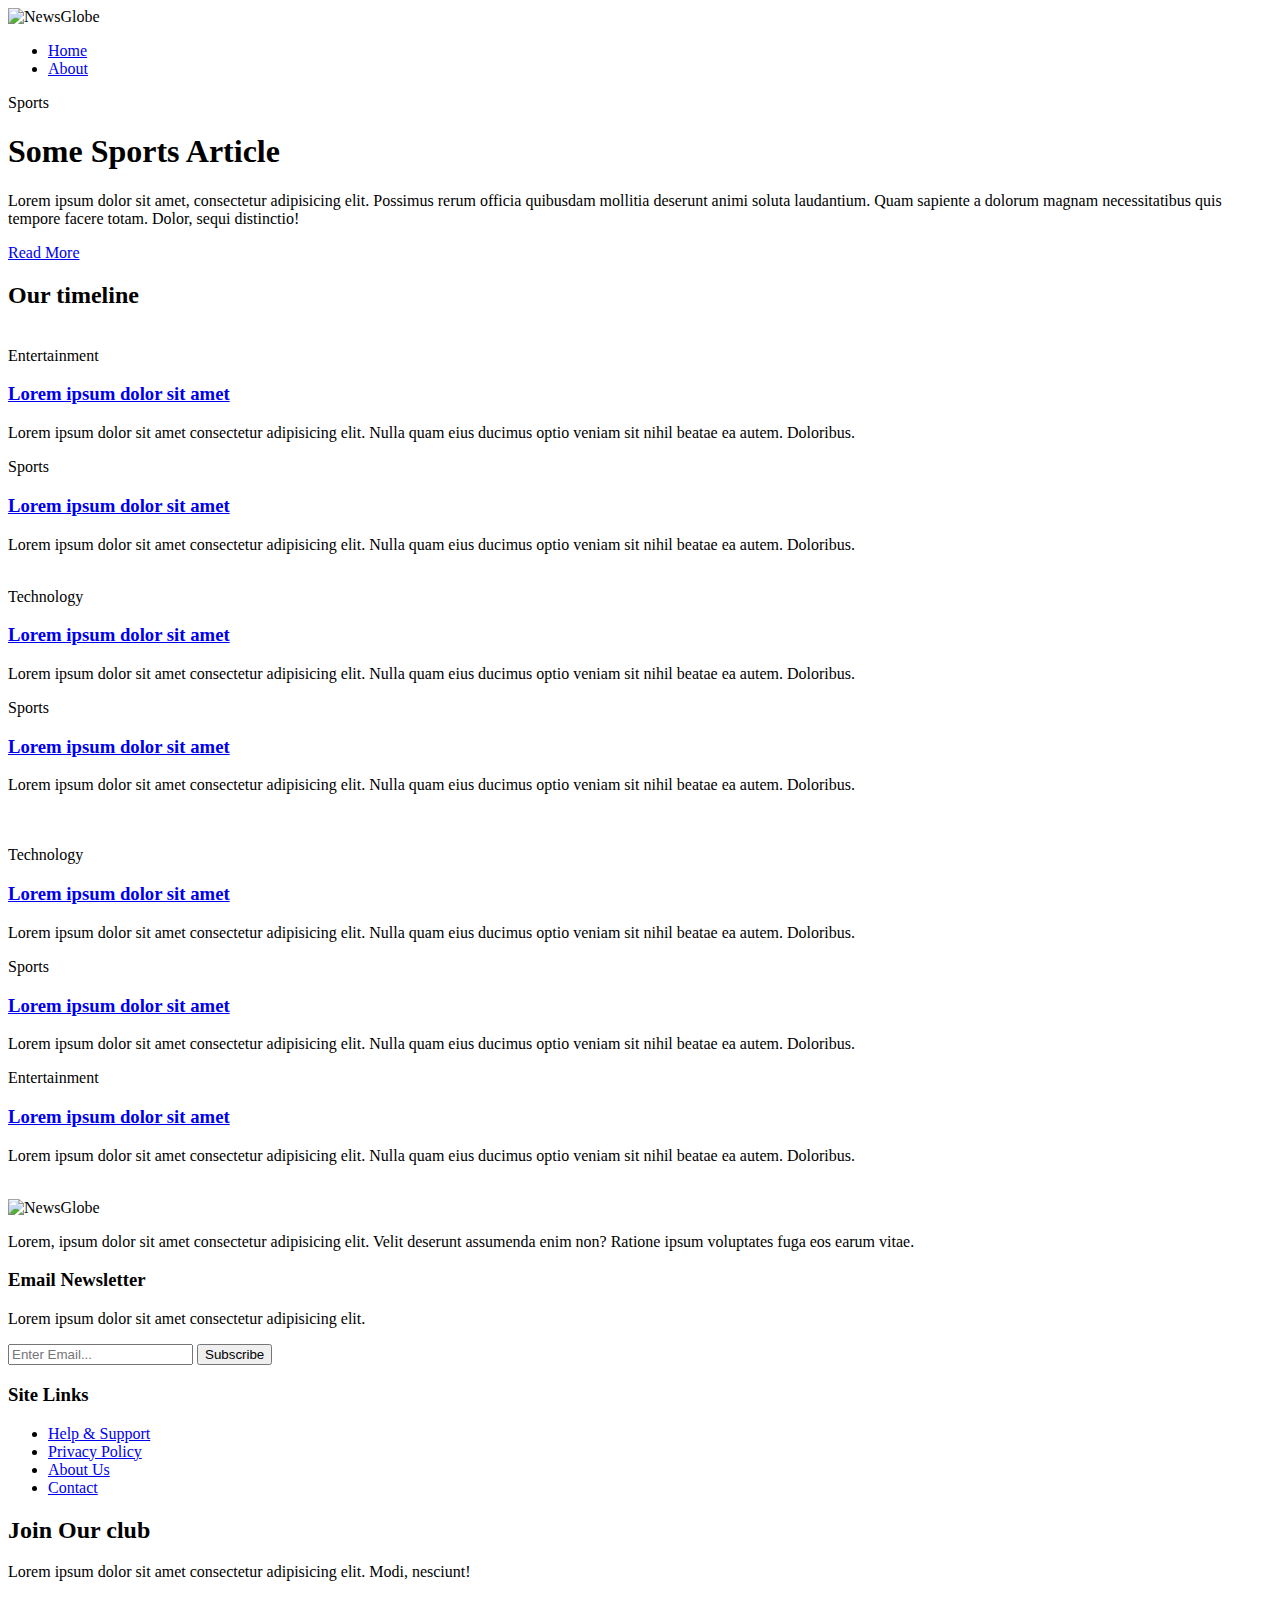
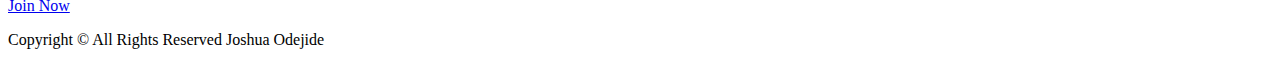
==== index.html @ bd5e2a09 "Add files via upload" ====
<!DOCTYPE html>
<html lang="en">

<head>
    <meta charset="UTF-8">
    <meta name="viewport" content="width=device-width, initial-scale=1.0">
    <meta http-equiv="X-UA-Compatible" content="ie=edge">
    <link rel="stylesheet" href="https://use.fontawesome.com/releases/v5.6.3/css/all.css" integrity="sha384-UHRtZLI+pbxtHCWp1t77Bi1L4ZtiqrqD80Kn4Z8NTSRyMA2Fd33n5dQ8lWUE00s/" crossorigin="anonymous">
    <link href="https://fonts.googleapis.com/css?family=Lato|Staatliches" rel="stylesheet">
    <link rel="stylesheet" href="css/style.css">
    <link rel="stylesheet" media="screen and (max-width: 768px)" href="css/mobile.css">
    <link rel="shortcut icon" type="image/x-icon" href="favicon.ico">
    <title>NewsGlobe | Latest News</title>
</head>

<body>
    <nav id="main-nav">
        <div class="container">
            <img src="img/logo.jpg" alt="NewsGlobe" class="logo">
            <div class="social">
                <a href="http://facebook.com" target="_blank"><i class="fab fa-facebook fa-2x"></i></a>
                <a href="http://twitter.com" target="_blank"><i class="fab fa-twitter fa-2x"></i></a>
                <a href="http://instagram.com" target="_blank"><i class="fab fa-instagram fa-2x"></i></a>
                <a href="http://youtube.com" target="_blank"><i class="fab fa-youtube fa-2x"></i></a>
            </div>
            <ul>
                <li><a class="current" href="index.html">Home</a></li>
                <li><a href="about.html">About</a></li>
            </ul>
        </div>
    </nav>

    <!-- Showcase -->
    <header id="showcase">
        <div class="container">
            <div class="showcase-container">
                <div class="showcase-content">
                    <div class="category category-sports">Sports</div>
                    <h1>Some Sports Article</h1>
                    <p>Lorem ipsum dolor sit amet, consectetur adipisicing elit. Possimus rerum officia quibusdam mollitia deserunt animi soluta laudantium. Quam sapiente a dolorum magnam necessitatibus quis tempore facere totam. Dolor, sequi distinctio!</p>
                    <a href="article.html" class="btn btn-primary">Read More</a>
                </div>
            </div>
        </div>
    </header>

    <!-- Home Articles -->
    <section id="home-articles" class="py-2">
        <div class="container">
            <h2>Our timeline</h2>
            <div class="articles-container">
                <article class="card">
                    <img src="img/articles/ent1.jpg" alt="">
                    <div>
                        <div class="category category-ent">Entertainment</div>
                        <h3>
                            <a href="article.html">Lorem ipsum dolor sit amet</a>
                        </h3>
                        <p>Lorem ipsum dolor sit amet consectetur adipisicing elit. Nulla quam eius ducimus optio veniam sit nihil beatae ea autem. Doloribus.</p>
                    </div>
                </article>
                <article class="card bg-dark">
                    <div class="category category-sports">Sports</div>
                    <h3>
                        <a href="article.html">Lorem ipsum dolor sit amet</a>
                    </h3>
                    <p>Lorem ipsum dolor sit amet consectetur adipisicing elit. Nulla quam eius ducimus optio veniam sit nihil beatae ea autem. Doloribus.</p>
                </article>
                <article class="card">
                    <img src="img/articles/tech1.jpg" alt="">
                    <div class="category category-tech">Technology</div>
                    <h3>
                        <a href="article.html">Lorem ipsum dolor sit amet</a>
                    </h3>
                    <p>Lorem ipsum dolor sit amet consectetur adipisicing elit. Nulla quam eius ducimus optio veniam sit nihil beatae ea autem. Doloribus.</p>
                </article>
                <article class="card">
                    <div class="category category-sports">Sports</div>
                    <h3>
                        <a href="article.html">Lorem ipsum dolor sit amet</a>
                    </h3>
                    <p>Lorem ipsum dolor sit amet consectetur adipisicing elit. Nulla quam eius ducimus optio veniam sit nihil beatae ea autem. Doloribus.</p>
                    <img src="img/articles/sports1.jpg" alt="">
                </article>
                <article class="card">
                    <img src="img/articles/tech2.jpg" alt="">
                    <div class="category category-tech">Technology</div>
                    <h3>
                        <a href="article.html">Lorem ipsum dolor sit amet</a>
                    </h3>
                    <p>Lorem ipsum dolor sit amet consectetur adipisicing elit. Nulla quam eius ducimus optio veniam sit nihil beatae ea autem. Doloribus.</p>
                </article>
                <article class="card bg-primary">
                    <div class="category category-sports">Sports</div>
                    <h3>
                        <a href="article.html">Lorem ipsum dolor sit amet</a>
                    </h3>
                    <p>Lorem ipsum dolor sit amet consectetur adipisicing elit. Nulla quam eius ducimus optio veniam sit nihil beatae ea autem. Doloribus.</p>
                </article>
                <article class="card">
                    <div>
                        <div class="category category-ent">Entertainment</div>
                        <h3>
                            <a href="article.html">Lorem ipsum dolor sit amet</a>
                        </h3>
                        <p>Lorem ipsum dolor sit amet consectetur adipisicing elit. Nulla quam eius ducimus optio veniam sit nihil beatae ea autem. Doloribus.</p>
                    </div>
                    <img src="img/articles/ent2.jpg" alt="">
                </article>
            </div>
        </div>
    </section>

    <!-- Footer -->
    <footer id="main-footer" class="py-2">
        <div class="container footer-container">
            <div>
                <img src="img/logo2.jpg" alt="NewsGlobe">
                <p>Lorem, ipsum dolor sit amet consectetur adipisicing elit. Velit deserunt assumenda enim non? Ratione ipsum voluptates fuga eos earum vitae.</p>
            </div>
            <div>
                <h3>Email Newsletter</h3>
                <p>Lorem ipsum dolor sit amet consectetur adipisicing elit.</p>
                <form>
                    <input type="email" placeholder="Enter Email...">
                    <input type="submit" value="Subscribe" class="btn btn-primary">
                </form>
            </div>
            <div>
                <h3>Site Links</h3>
                <ul class="list">
                    <li><a href="#">Help & Support</a></li>
                    <li><a href="#">Privacy Policy</a></li>
                    <li><a href="about.html">About Us</a></li>
                    <li><a href="#">Contact</a></li>
                </ul>
            </div>
            <div>
                <h2>Join Our club</h2>
                <p>Lorem ipsum dolor sit amet consectetur adipisicing elit. Modi, nesciunt!</p>
                <a href="#" class="btn btn-secondary">Join Now</a>
            </div>
            <div>
                <p>
                    Copyright &copy; All Rights Reserved Joshua Odejide
                </p>
            </div>
        </div>
    </footer>

</body>

</html>
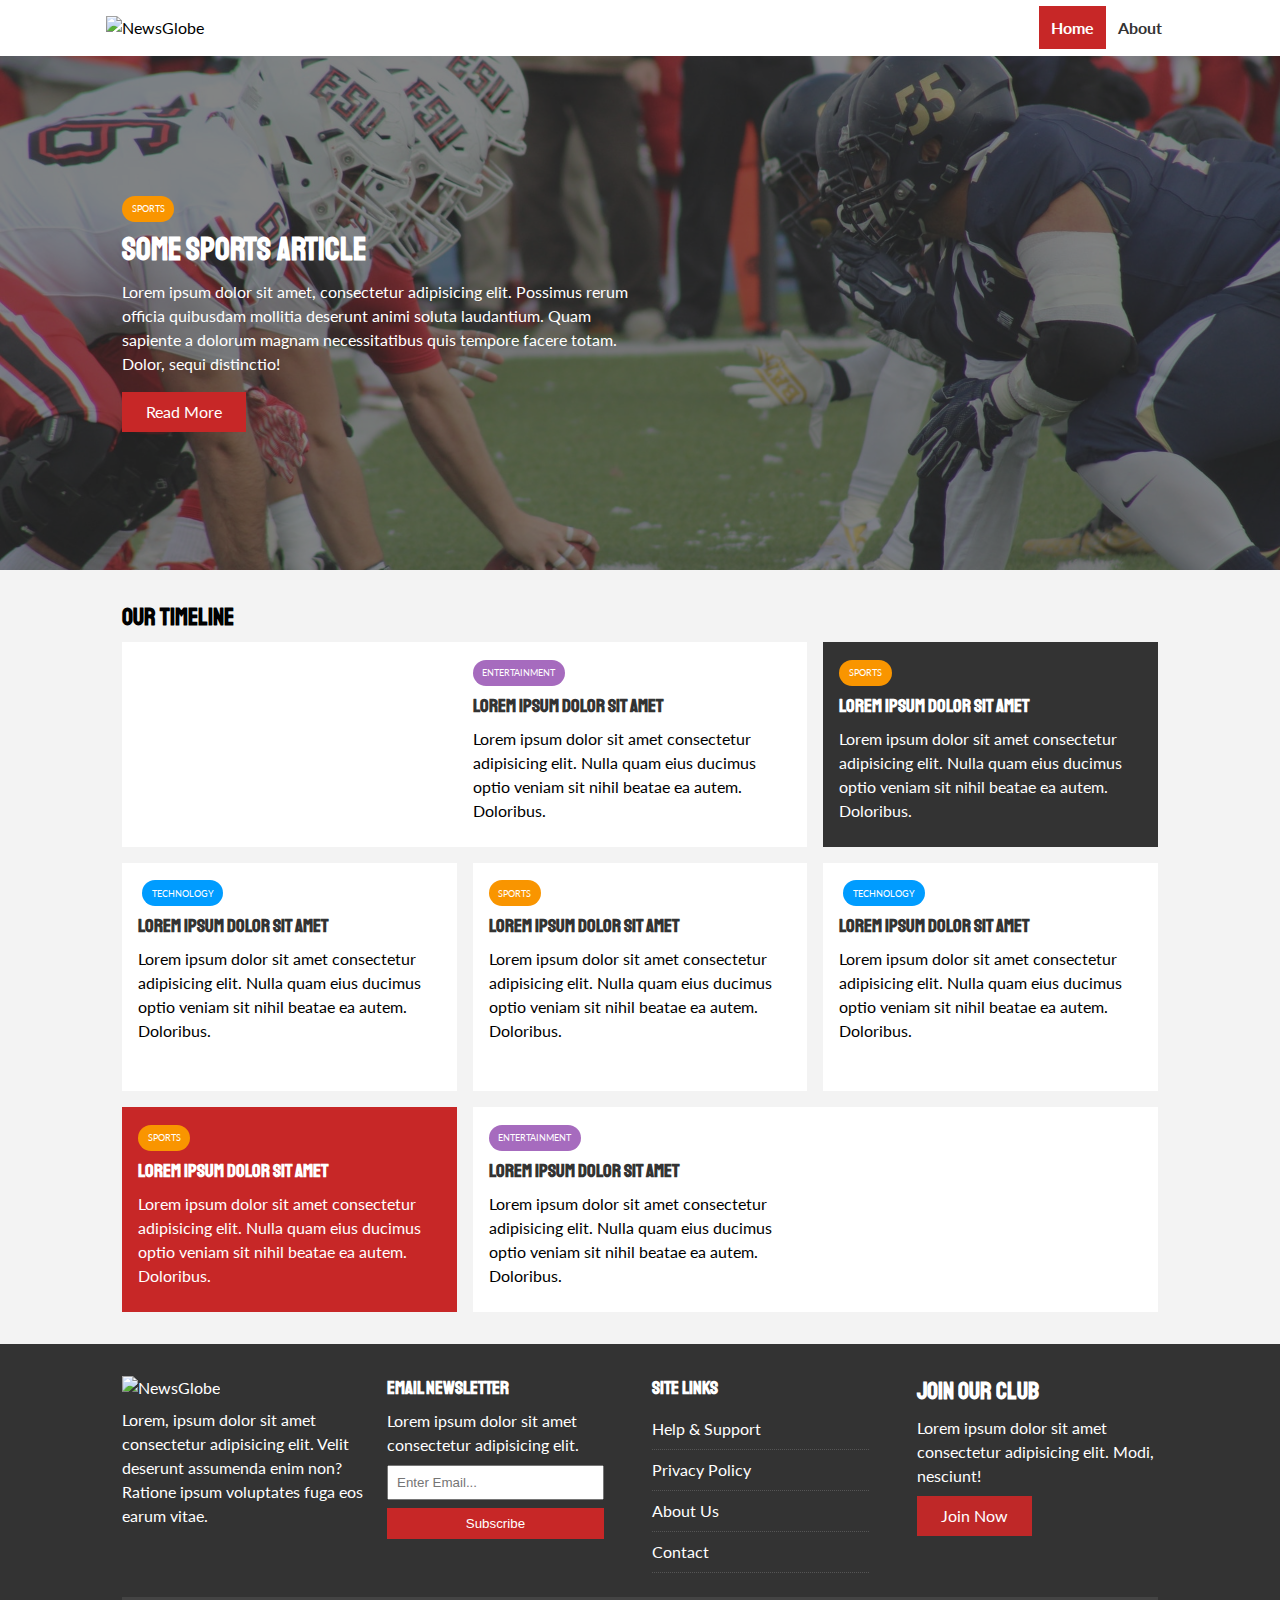
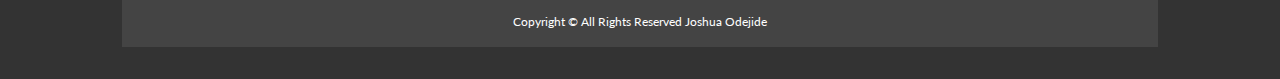
==== commit af7b2a50: "Update index.html" ====
--- a/index.html
+++ b/index.html
@@ -7,7 +7,7 @@
     <meta http-equiv="X-UA-Compatible" content="ie=edge">
     <link rel="stylesheet" href="https://use.fontawesome.com/releases/v5.6.3/css/all.css" integrity="sha384-UHRtZLI+pbxtHCWp1t77Bi1L4ZtiqrqD80Kn4Z8NTSRyMA2Fd33n5dQ8lWUE00s/" crossorigin="anonymous">
     <link href="https://fonts.googleapis.com/css?family=Lato|Staatliches" rel="stylesheet">
-    <link rel="stylesheet" href="css/style.css">
+    <link rel="stylesheet" href="./Newsglobe/css/style.css">
     <link rel="stylesheet" media="screen and (max-width: 768px)" href="css/mobile.css">
     <link rel="shortcut icon" type="image/x-icon" href="favicon.ico">
     <title>NewsGlobe | Latest News</title>
@@ -150,4 +150,4 @@
 
 </body>
 
-</html>+</html>
--- a/Newsglobe/css/style.css
+++ b/Newsglobe/css/style.css
@@ -0,0 +1,363 @@
+:root {
+    --primary-color: #c72727;
+    --secondary-color: hsla(0, 67%, 47%, 0.945);
+    --light-color: #f3f3f3;
+    --dark-color: #333;
+    --max-width: 1100px;
+}
+
+.category {
+    --sports-color: #f99500;
+    --ent-color: #a66bbe;
+    --tech-color: #009cff;
+}
+
+* {
+    margin: 0;
+    padding: 0;
+    box-sizing: border-box;
+}
+
+body {
+    font-family: 'Lato', sans-serif;
+    line-height: 1.5;
+    background: var(--light-color);
+}
+
+a {
+    color: #333;
+    text-decoration: none;
+}
+
+ul {
+    list-style: none;
+}
+
+p {
+    margin: .5rem 0;
+}
+
+img {
+    width: 100%;
+}
+
+h1,
+h2,
+h3,
+h4,
+h5,
+h6 {
+    font-family: 'Staatliches', cursive;
+    margin-bottom: .55rem;
+    line-height: 1.3;
+}
+
+
+/* Utility */
+
+.container {
+    max-width: var(--max-width);
+    margin: auto;
+    padding: 0 2rem;
+    overflow: hidden;
+}
+
+.category {
+    display: inline-block;
+    color: #fff;
+    font-size: 0.55rem;
+    text-transform: uppercase;
+    padding: 0.4rem 0.6rem;
+    border-radius: 15px;
+    margin-bottom: 0.5rem;
+}
+
+.category-sports {
+    background: var(--sports-color)
+}
+
+.category-ent {
+    background: var(--ent-color)
+}
+
+.category-tech {
+    background: var(--tech-color)
+}
+
+.btn {
+    display: inline-block;
+    border: none;
+    background: var(--dark-color);
+    color: #fff;
+    padding: 0.5rem 1.5rem;
+}
+
+.btn-light {
+    background: var(--light-color)
+}
+
+.btn-primary {
+    background: var(--primary-color)
+}
+
+.btn-secondary {
+    background: var(--secondary-color)
+}
+
+.btn-block {
+    display: block;
+    width: 100%;
+    text-align: center;
+}
+
+.btn:hover {
+    opacity: 0.9;
+}
+
+.card {
+    background: #fff;
+    padding: 1rem;
+}
+
+.bg-dark {
+    background: var(--dark-color);
+    color: #fff;
+}
+
+.bg-primary {
+    background: var(--primary-color);
+    color: #fff;
+}
+
+.bg-secondary {
+    background: var(--secondary-color);
+    color: #fff;
+}
+
+.bg-dark h1,
+.bg-dark h2,
+.bg-dark h3,
+.bg-dark a,
+.bg-primary h1,
+.bg-primary h2,
+.bg-primary h3,
+.bg-primary a,
+.bg-secondary h1,
+.bg-secondary h2,
+.bg-secondary h3,
+.bg-secondary a {
+    color: #fff;
+}
+
+.py-1 {
+    padding: 1.5rem 0
+}
+
+.py-2 {
+    padding: 2rem 0
+}
+
+.py-3 {
+    padding: 3rem 0
+}
+
+.p-1 {
+    padding: 1.5rem
+}
+
+.p-2 {
+    padding: 2rem
+}
+
+.p-3 {
+    padding: 3rem
+}
+
+.l-heading {
+    font-size: 3rem;
+}
+
+.list li {
+    padding: .5rem 0;
+    border-bottom: #555 dotted 1px;
+    width: 90%;
+}
+
+.list li a:hover {
+    color: var(--primary-color) !important;
+}
+
+
+/* Inner page grid container */
+
+.page-container {
+    display: grid;
+    grid-template-columns: 5fr 2fr;
+    margin: 2rem 0;
+    grid-gap: 1.5rem;
+}
+
+.page-container>*:first-child {
+    grid-row: 1 / span 3;
+}
+
+
+/* Navigation */
+
+#main-nav {
+    background: #fff;
+    position: sticky;
+    top: 0;
+    z-index: 2;
+}
+
+#main-nav .container {
+    display: grid;
+    grid-template-columns: 6fr 3fr 2fr;
+    padding: 1rem;
+    align-items: center;
+}
+
+#main-nav .logo {
+    width: 180px;
+}
+
+#main-nav ul {
+    justify-self: end;
+    display: flex;
+}
+
+#main-nav ul li a {
+    padding: 0.75rem;
+    font-weight: bold;
+}
+
+#main-nav ul li a.current {
+    background: var(--primary-color);
+    color: #fff;
+}
+
+#main-nav ul li a:hover {
+    background: var(--light-color);
+    color: var(--dark-color);
+}
+
+#main-nav .social {
+    justify-self: center;
+}
+
+#main-nav .social i {
+    color: #777;
+    margin-right: .5rem;
+}
+
+
+/* Showcase */
+
+#showcase {
+    color: #fff;
+    background: #333;
+    padding: 2rem;
+    position: relative;
+}
+
+#showcase:before {
+    content: '';
+    background: url('../img/featured.jpg') no-repeat center center/cover;
+    position: absolute;
+    top: 0;
+    left: 0;
+    width: 100%;
+    height: 100%;
+    opacity: 0.4;
+}
+
+#showcase .showcase-container {
+    display: grid;
+    grid-template-columns: repeat(2, 1fr);
+    justify-content: center;
+    align-items: center;
+    height: 50vh;
+}
+
+#showcase .showcase-content {
+    z-index: 1;
+}
+
+#showcase .showcase-content p {
+    margin-bottom: 1rem;
+}
+
+
+/* Home Articles */
+
+#home-articles .articles-container {
+    display: grid;
+    grid-template-columns: repeat(3, 1fr);
+    grid-gap: 1rem;
+}
+
+#home-articles .articles-container>*:first-child,
+#home-articles .articles-container>*:last-child {
+    display: grid;
+    grid-template-columns: repeat(2, 1fr);
+    grid-gap: 1rem;
+    align-items: center;
+    grid-column: 1 / span 2;
+}
+
+#home-articles .articles-container>*:last-child {
+    grid-column: 2 / span 2;
+}
+
+#article .meta {
+    display: flex;
+    justify-content: space-between;
+    align-items: center;
+    background: #eee;
+    padding: 0.5rem;
+}
+
+#article .meta .category {
+    margin-top: 0.4rem;
+}
+
+
+/* Footer */
+
+#main-footer {
+    background: var(--dark-color);
+    color: #fff;
+}
+
+#main-footer img {
+    width: 150px;
+}
+
+#main-footer a {
+    color: #fff;
+}
+
+#main-footer .footer-container {
+    display: grid;
+    grid-template-columns: repeat(4, 1fr);
+    grid-gap: 1.5rem;
+}
+
+#main-footer .footer-container>*:last-child {
+    background: #444;
+    grid-column: 1 / span 4;
+    padding: .5rem;
+    text-align: center;
+    font-size: 0.75rem;
+}
+
+#main-footer .footer-container input[type='email'] {
+    width: 90%;
+    padding: 0.5rem;
+    margin-bottom: 0.5rem;
+}
+
+#main-footer .footer-container input[type='submit'] {
+    width: 90%;
+}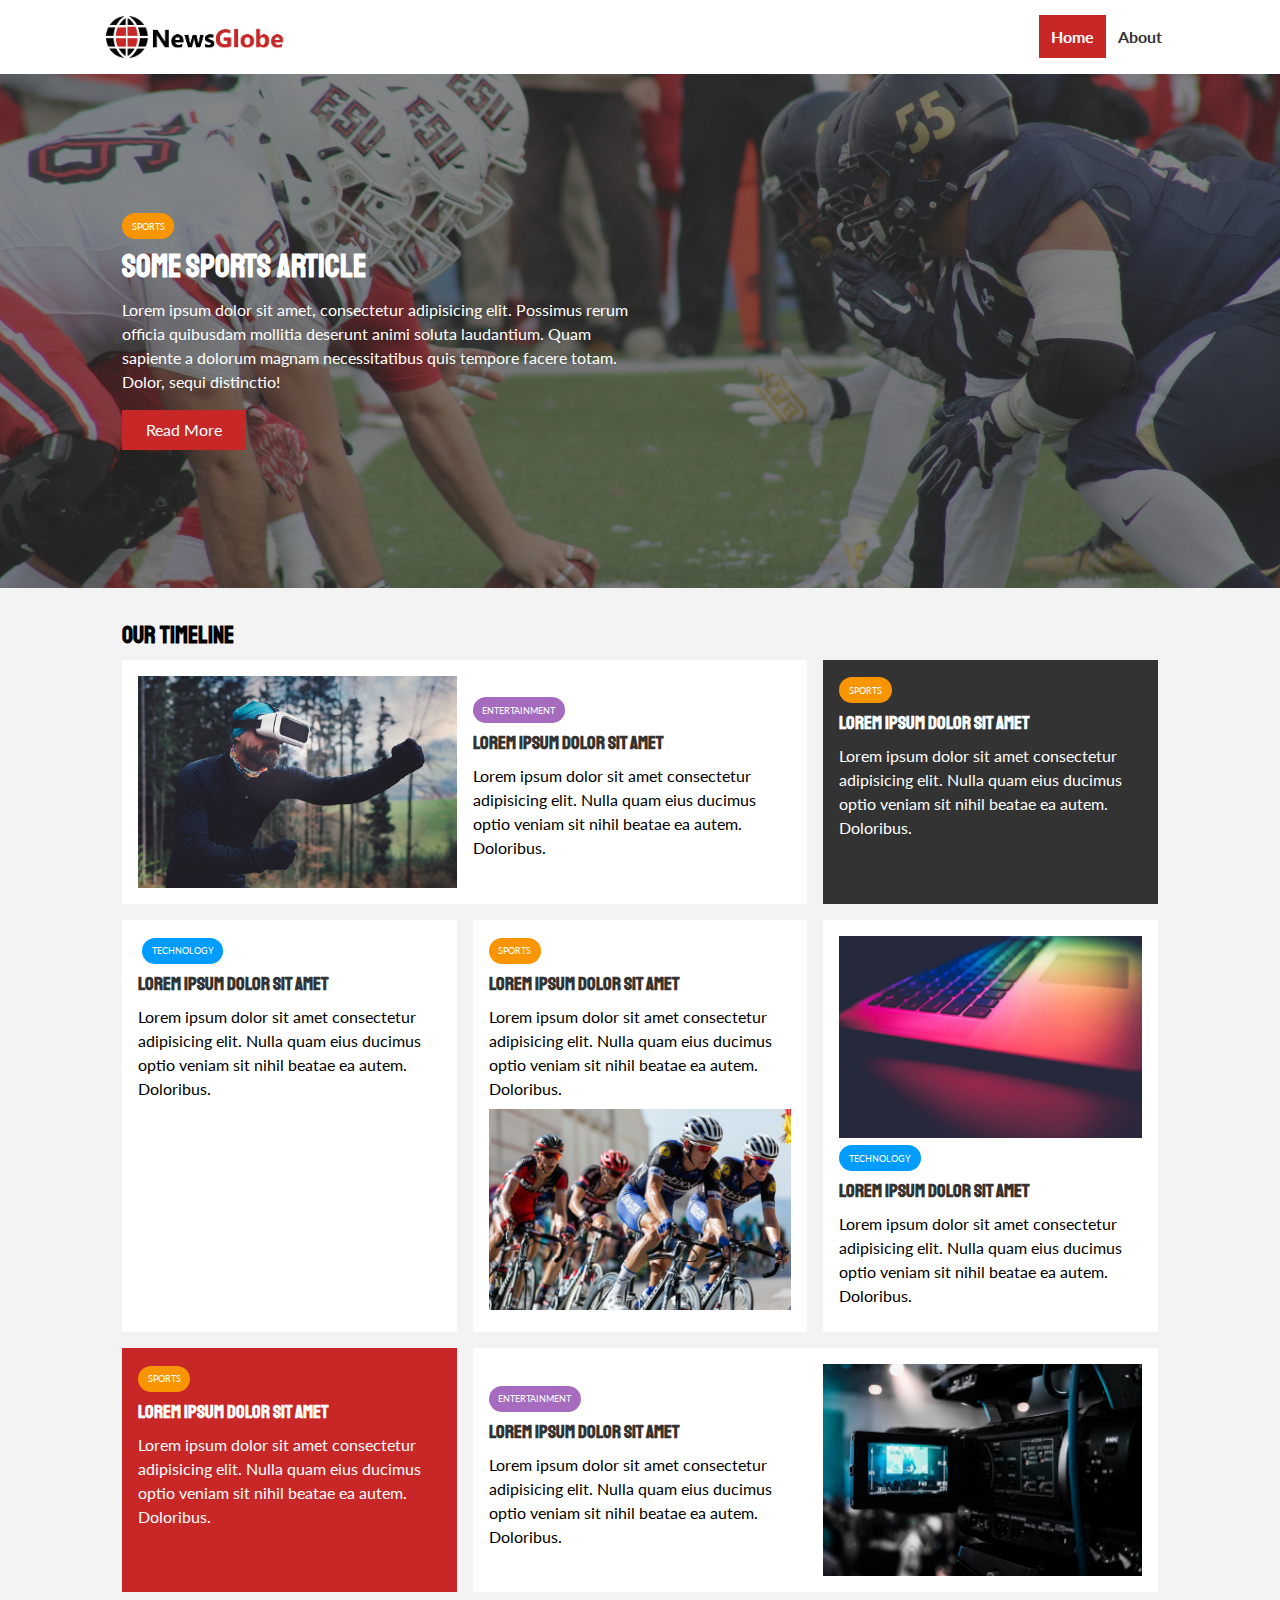
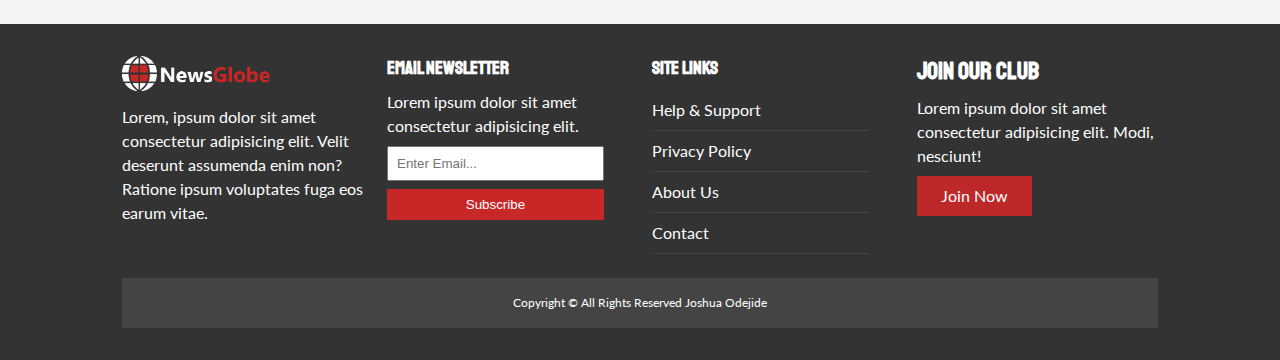
==== commit e47d7a1d: "Update index.html" ====
--- a/index.html
+++ b/index.html
@@ -8,7 +8,7 @@
     <link rel="stylesheet" href="https://use.fontawesome.com/releases/v5.6.3/css/all.css" integrity="sha384-UHRtZLI+pbxtHCWp1t77Bi1L4ZtiqrqD80Kn4Z8NTSRyMA2Fd33n5dQ8lWUE00s/" crossorigin="anonymous">
     <link href="https://fonts.googleapis.com/css?family=Lato|Staatliches" rel="stylesheet">
     <link rel="stylesheet" href="./Newsglobe/css/style.css">
-    <link rel="stylesheet" media="screen and (max-width: 768px)" href="css/mobile.css">
+    <link rel="stylesheet" media="screen and (max-width: 768px)" href="./Newsglobe/css/mobile.css">
     <link rel="shortcut icon" type="image/x-icon" href="favicon.ico">
     <title>NewsGlobe | Latest News</title>
 </head>
@@ -16,7 +16,7 @@
 <body>
     <nav id="main-nav">
         <div class="container">
-            <img src="img/logo.jpg" alt="NewsGlobe" class="logo">
+            <img src="./Newsglobe/img/logo.jpg" alt="NewsGlobe" class="logo">
             <div class="social">
                 <a href="http://facebook.com" target="_blank"><i class="fab fa-facebook fa-2x"></i></a>
                 <a href="http://twitter.com" target="_blank"><i class="fab fa-twitter fa-2x"></i></a>
@@ -24,8 +24,8 @@
                 <a href="http://youtube.com" target="_blank"><i class="fab fa-youtube fa-2x"></i></a>
             </div>
             <ul>
-                <li><a class="current" href="index.html">Home</a></li>
-                <li><a href="about.html">About</a></li>
+                <li><a class="current" href="./Newsglobe/index.html">Home</a></li>
+                <li><a href="./Newsglobe/about.html">About</a></li>
             </ul>
         </div>
     </nav>
@@ -38,7 +38,7 @@
                     <div class="category category-sports">Sports</div>
                     <h1>Some Sports Article</h1>
                     <p>Lorem ipsum dolor sit amet, consectetur adipisicing elit. Possimus rerum officia quibusdam mollitia deserunt animi soluta laudantium. Quam sapiente a dolorum magnam necessitatibus quis tempore facere totam. Dolor, sequi distinctio!</p>
-                    <a href="article.html" class="btn btn-primary">Read More</a>
+                    <a href="./Newsglobe/article.html" class="btn btn-primary">Read More</a>
                 </div>
             </div>
         </div>
@@ -50,11 +50,11 @@
             <h2>Our timeline</h2>
             <div class="articles-container">
                 <article class="card">
-                    <img src="img/articles/ent1.jpg" alt="">
+                    <img src="./Newsglobe/img/articles/ent1.jpg" alt="">
                     <div>
                         <div class="category category-ent">Entertainment</div>
                         <h3>
-                            <a href="article.html">Lorem ipsum dolor sit amet</a>
+                            <a href="./Newsglobe/article.html">Lorem ipsum dolor sit amet</a>
                         </h3>
                         <p>Lorem ipsum dolor sit amet consectetur adipisicing elit. Nulla quam eius ducimus optio veniam sit nihil beatae ea autem. Doloribus.</p>
                     </div>
@@ -62,7 +62,7 @@
                 <article class="card bg-dark">
                     <div class="category category-sports">Sports</div>
                     <h3>
-                        <a href="article.html">Lorem ipsum dolor sit amet</a>
+                        <a href="./Newsglobe/article.html">Lorem ipsum dolor sit amet</a>
                     </h3>
                     <p>Lorem ipsum dolor sit amet consectetur adipisicing elit. Nulla quam eius ducimus optio veniam sit nihil beatae ea autem. Doloribus.</p>
                 </article>
@@ -70,30 +70,30 @@
                     <img src="img/articles/tech1.jpg" alt="">
                     <div class="category category-tech">Technology</div>
                     <h3>
-                        <a href="article.html">Lorem ipsum dolor sit amet</a>
+                        <a href="./Newsglobe/article.html">Lorem ipsum dolor sit amet</a>
                     </h3>
                     <p>Lorem ipsum dolor sit amet consectetur adipisicing elit. Nulla quam eius ducimus optio veniam sit nihil beatae ea autem. Doloribus.</p>
                 </article>
                 <article class="card">
                     <div class="category category-sports">Sports</div>
                     <h3>
-                        <a href="article.html">Lorem ipsum dolor sit amet</a>
+                        <a href="./Newsglobe/article.html">Lorem ipsum dolor sit amet</a>
                     </h3>
                     <p>Lorem ipsum dolor sit amet consectetur adipisicing elit. Nulla quam eius ducimus optio veniam sit nihil beatae ea autem. Doloribus.</p>
-                    <img src="img/articles/sports1.jpg" alt="">
+                    <img src="./Newsglobe/img/articles/sports1.jpg" alt="">
                 </article>
                 <article class="card">
-                    <img src="img/articles/tech2.jpg" alt="">
+                    <img src="./Newsglobe/img/articles/tech2.jpg" alt="">
                     <div class="category category-tech">Technology</div>
                     <h3>
-                        <a href="article.html">Lorem ipsum dolor sit amet</a>
+                        <a href="./Newsglobe/article.html">Lorem ipsum dolor sit amet</a>
                     </h3>
                     <p>Lorem ipsum dolor sit amet consectetur adipisicing elit. Nulla quam eius ducimus optio veniam sit nihil beatae ea autem. Doloribus.</p>
                 </article>
                 <article class="card bg-primary">
                     <div class="category category-sports">Sports</div>
                     <h3>
-                        <a href="article.html">Lorem ipsum dolor sit amet</a>
+                        <a href="./Newsglobe/article.html">Lorem ipsum dolor sit amet</a>
                     </h3>
                     <p>Lorem ipsum dolor sit amet consectetur adipisicing elit. Nulla quam eius ducimus optio veniam sit nihil beatae ea autem. Doloribus.</p>
                 </article>
@@ -101,11 +101,11 @@
                     <div>
                         <div class="category category-ent">Entertainment</div>
                         <h3>
-                            <a href="article.html">Lorem ipsum dolor sit amet</a>
+                            <a href="./Newsglobe/article.html">Lorem ipsum dolor sit amet</a>
                         </h3>
                         <p>Lorem ipsum dolor sit amet consectetur adipisicing elit. Nulla quam eius ducimus optio veniam sit nihil beatae ea autem. Doloribus.</p>
                     </div>
-                    <img src="img/articles/ent2.jpg" alt="">
+                    <img src="./Newsglobe/img/articles/ent2.jpg" alt="">
                 </article>
             </div>
         </div>
@@ -115,7 +115,7 @@
     <footer id="main-footer" class="py-2">
         <div class="container footer-container">
             <div>
-                <img src="img/logo2.jpg" alt="NewsGlobe">
+                <img src="./Newsglobe/img/logo2.jpg" alt="NewsGlobe">
                 <p>Lorem, ipsum dolor sit amet consectetur adipisicing elit. Velit deserunt assumenda enim non? Ratione ipsum voluptates fuga eos earum vitae.</p>
             </div>
             <div>
@@ -131,7 +131,7 @@
                 <ul class="list">
                     <li><a href="#">Help & Support</a></li>
                     <li><a href="#">Privacy Policy</a></li>
-                    <li><a href="about.html">About Us</a></li>
+                    <li><a href="./Newsglobe/about.html">About Us</a></li>
                     <li><a href="#">Contact</a></li>
                 </ul>
             </div>
--- a/Newsglobe/css/mobile.css
+++ b/Newsglobe/css/mobile.css
@@ -0,0 +1,60 @@
+/* Navigation */
+#main-nav .social {
+  display: none;
+}
+
+#main-nav .container {
+  grid-template-columns: 1fr;
+  grid-gap: 1.2rem;
+}
+
+#main-nav ul,
+#main-nav .logo {
+  justify-self: center;
+}
+
+#main-nav ul li a {
+  padding: 0.50rem;
+}
+
+#home-articles .articles-container {
+  grid-template-columns: repeat(2, 1fr);
+}
+
+#home-articles .articles-container > *:first-child,
+#home-articles .articles-container > *:last-child {
+  grid-template-columns: 1fr;
+  grid-column: 1;
+}
+
+@media(max-width: 600px) {
+  /* Stack Grid Items */
+  #showcase .showcase-container,
+  #home-articles .articles-container,
+  #main-footer .footer-container {
+    grid-template-columns: 1fr;
+  }
+
+  #main-footer .footer-container > *:last-child {
+    grid-column: 1;
+  }
+
+  #main-footer .footer-container > *:first-child,
+  #main-footer .footer-container > *:nth-child(2){
+    border-bottom: #444 dotted 1px;
+    padding-bottom: 1rem;
+  }
+
+  .page-container {
+    grid-template-columns: 1fr;
+    text-align: center;
+  }
+
+  .page-container > *:first-child {
+    grid-row: 1;
+  }
+
+  .l-heading {
+    font-size: 2rem;
+  }
+}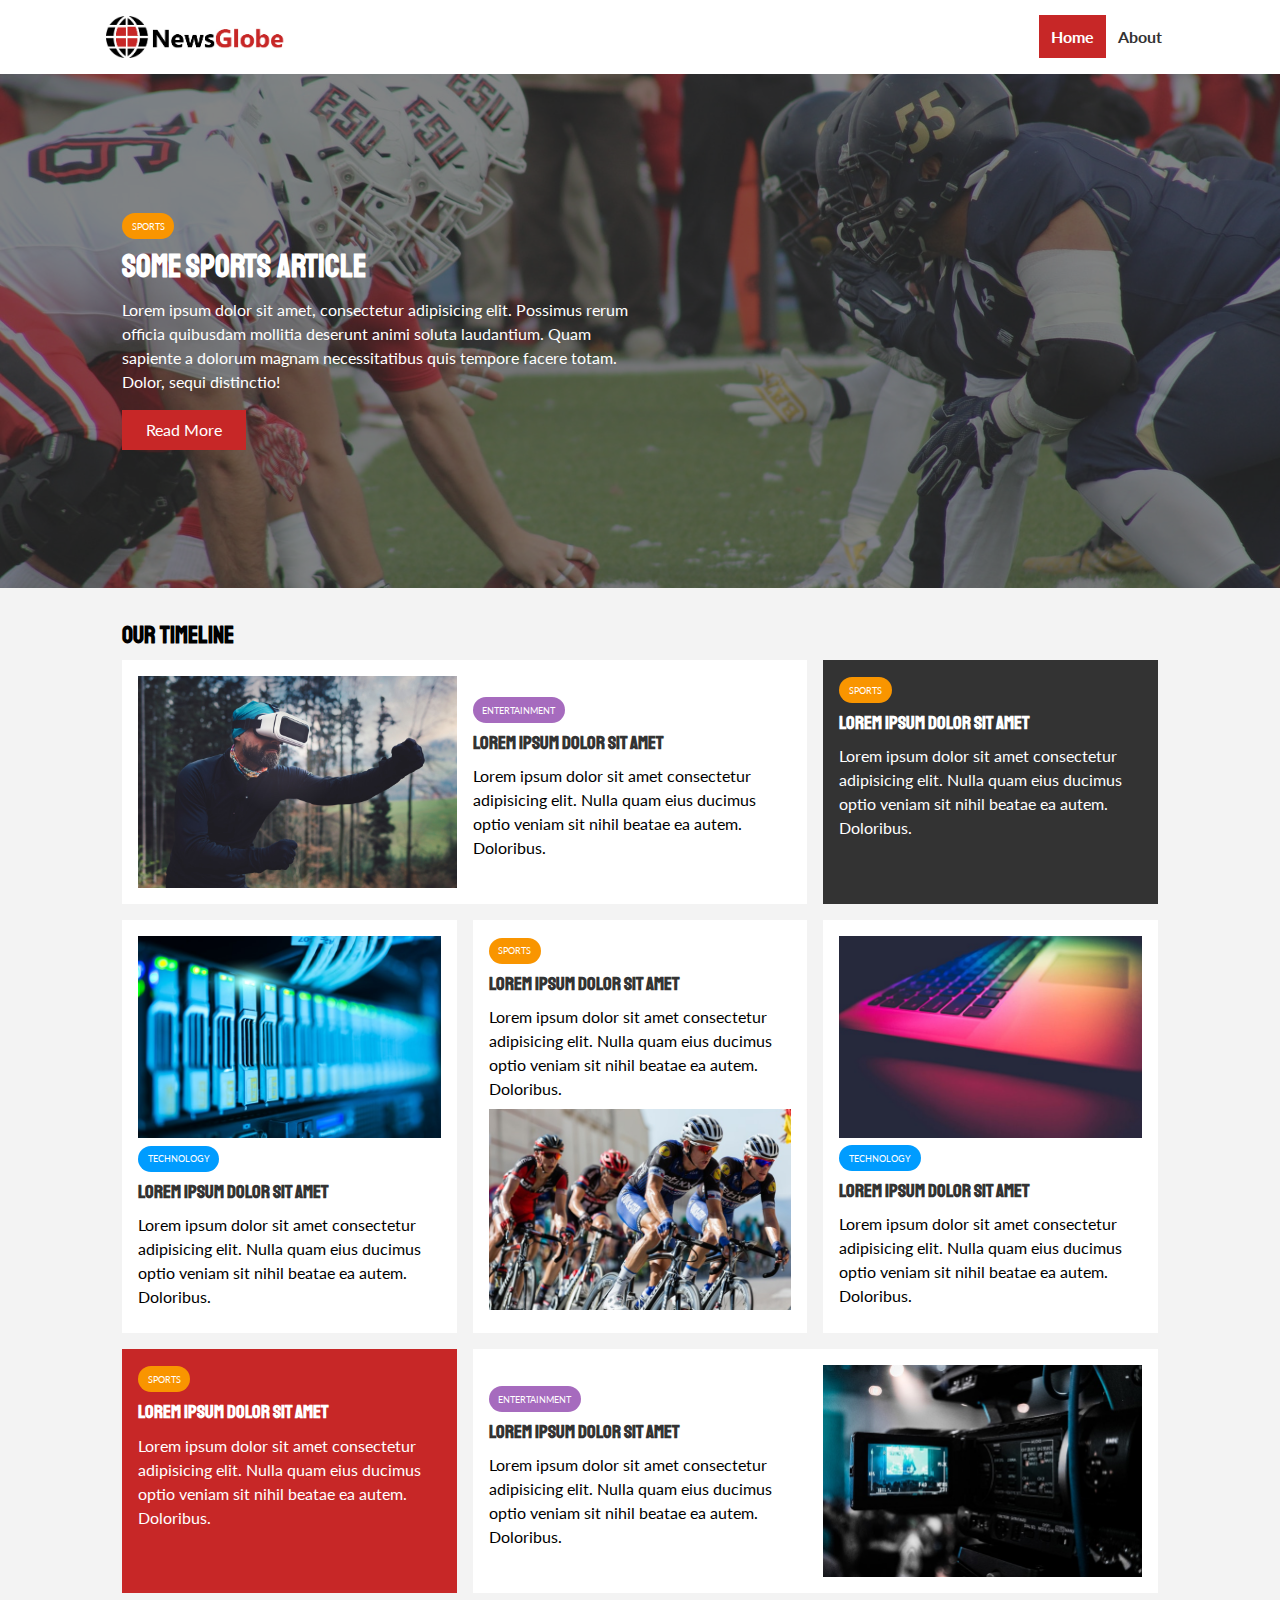
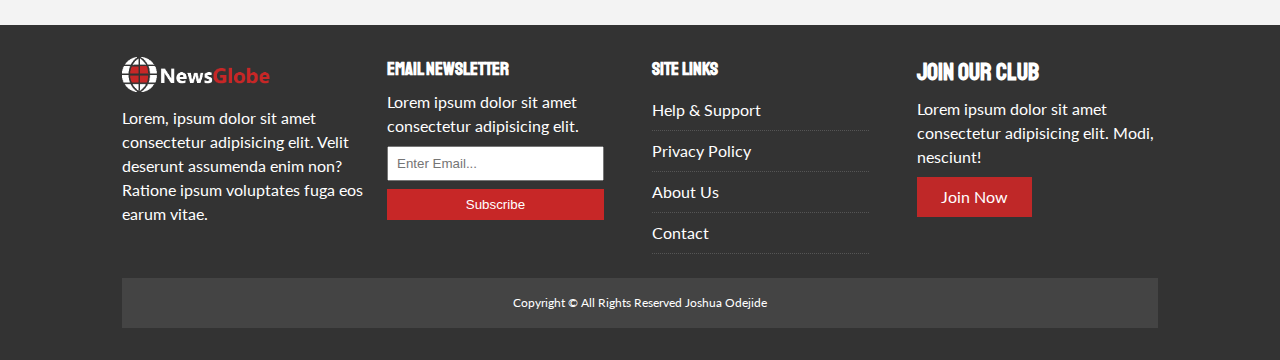
==== commit 62441c6d: "Update index.html" ====
--- a/index.html
+++ b/index.html
@@ -9,7 +9,7 @@
     <link href="https://fonts.googleapis.com/css?family=Lato|Staatliches" rel="stylesheet">
     <link rel="stylesheet" href="./Newsglobe/css/style.css">
     <link rel="stylesheet" media="screen and (max-width: 768px)" href="./Newsglobe/css/mobile.css">
-    <link rel="shortcut icon" type="image/x-icon" href="favicon.ico">
+    <link rel="shortcut icon" type="image/x-icon" href="./Newsglobe/favicon.ico">
     <title>NewsGlobe | Latest News</title>
 </head>
 
@@ -67,7 +67,7 @@
                     <p>Lorem ipsum dolor sit amet consectetur adipisicing elit. Nulla quam eius ducimus optio veniam sit nihil beatae ea autem. Doloribus.</p>
                 </article>
                 <article class="card">
-                    <img src="img/articles/tech1.jpg" alt="">
+                    <img src="./Newsglobe/img/articles/tech1.jpg" alt="">
                     <div class="category category-tech">Technology</div>
                     <h3>
                         <a href="./Newsglobe/article.html">Lorem ipsum dolor sit amet</a>
